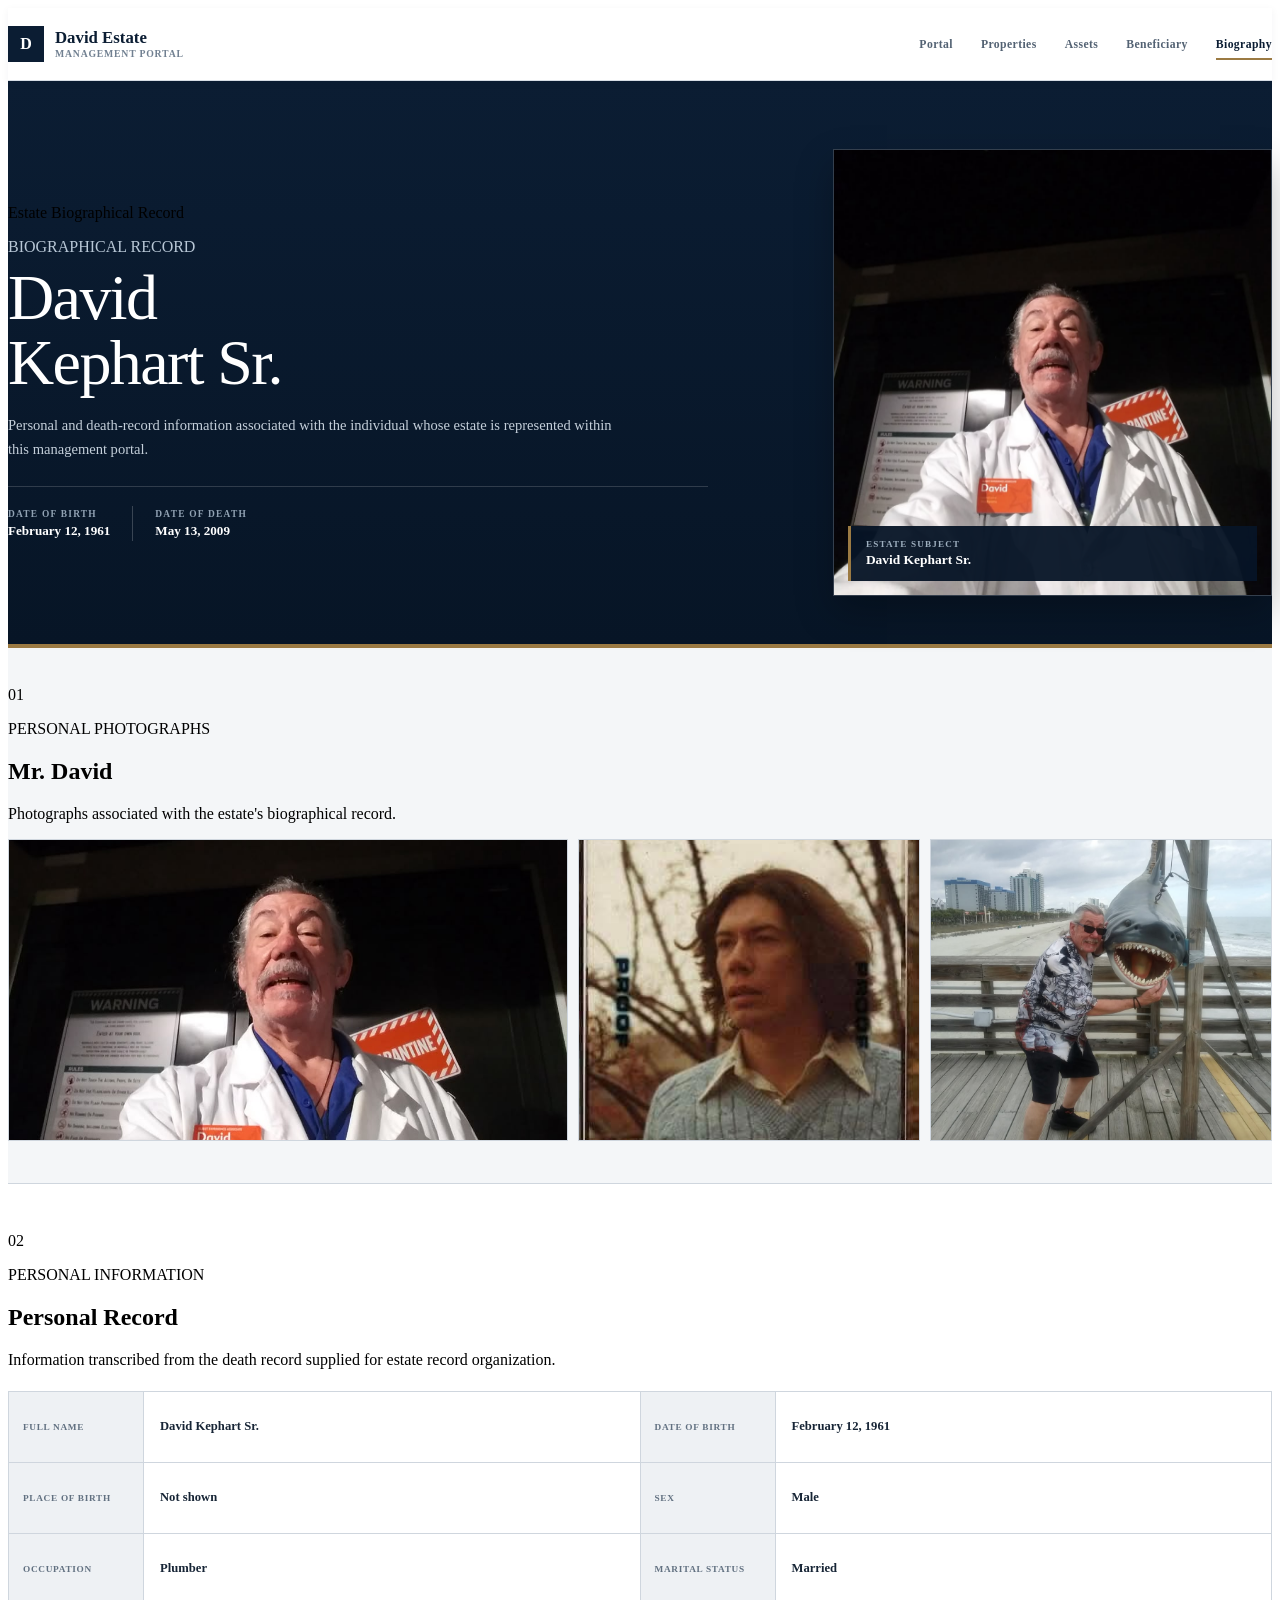
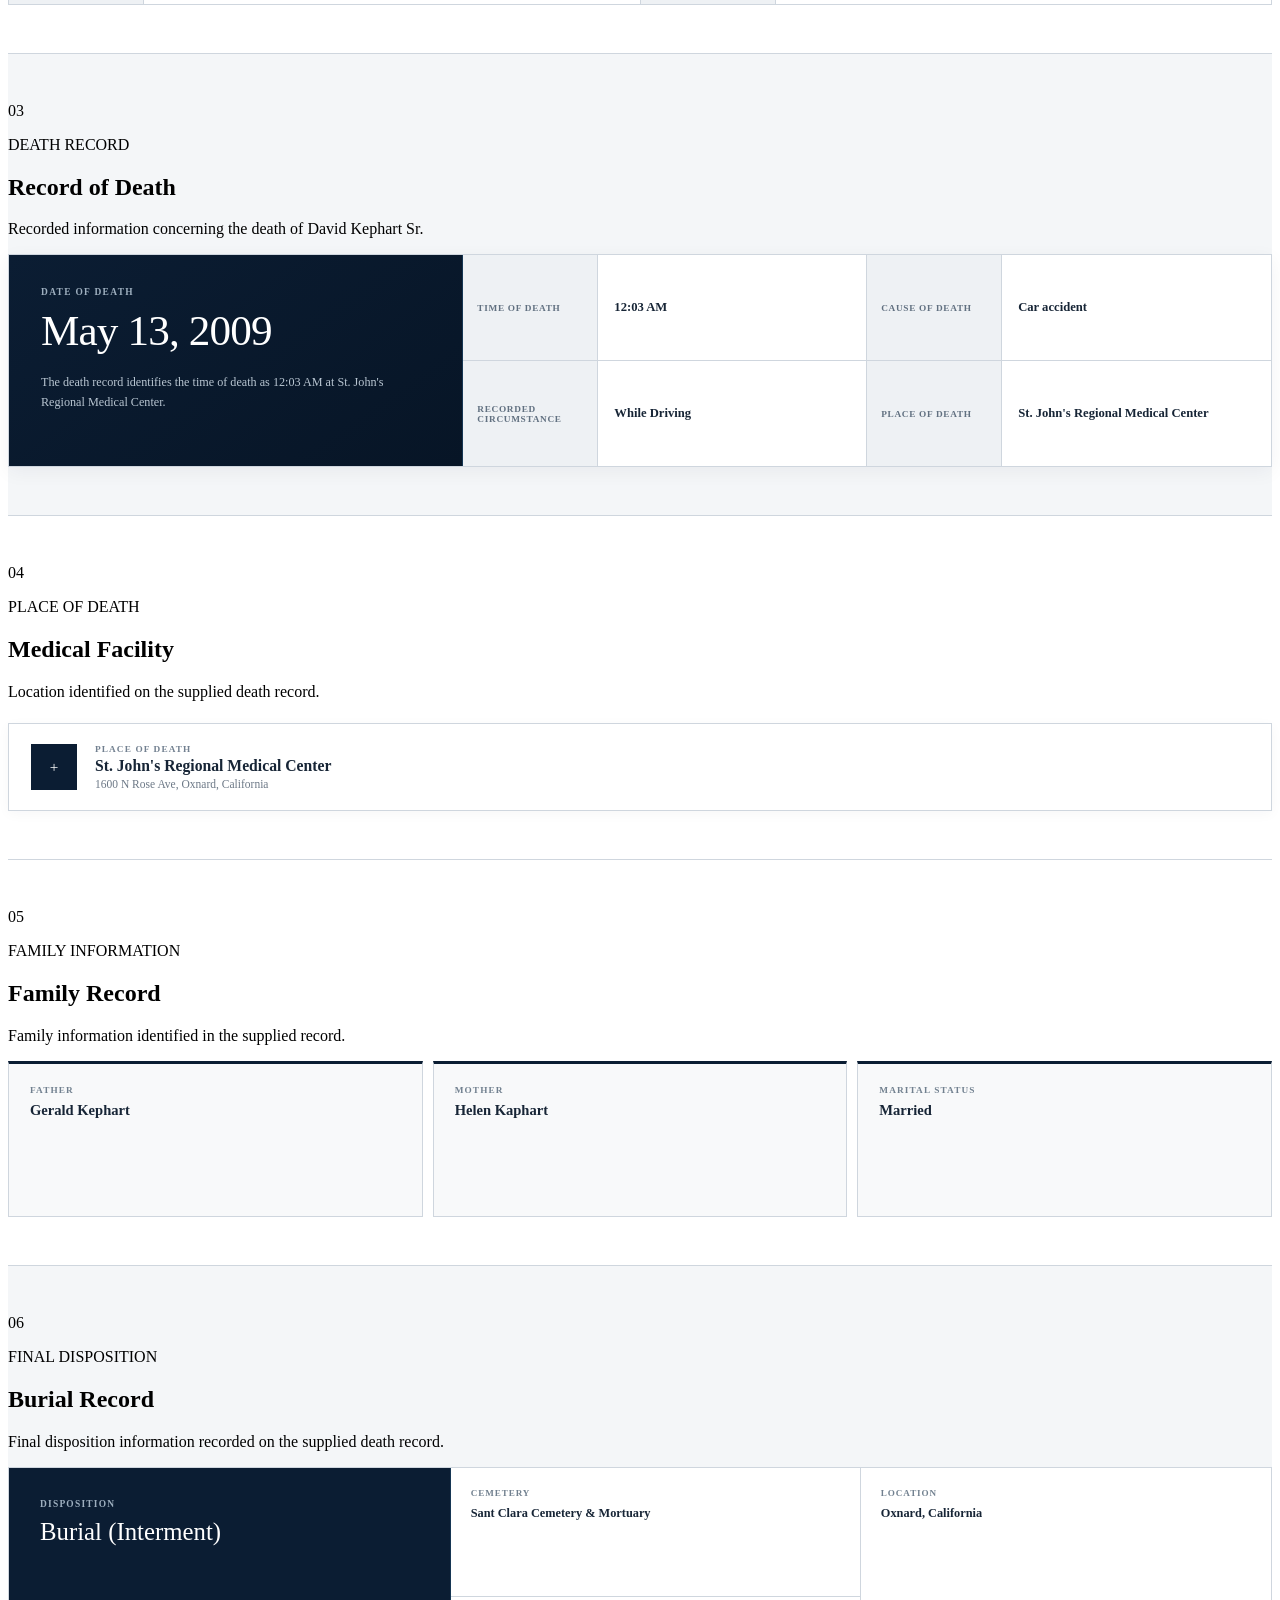
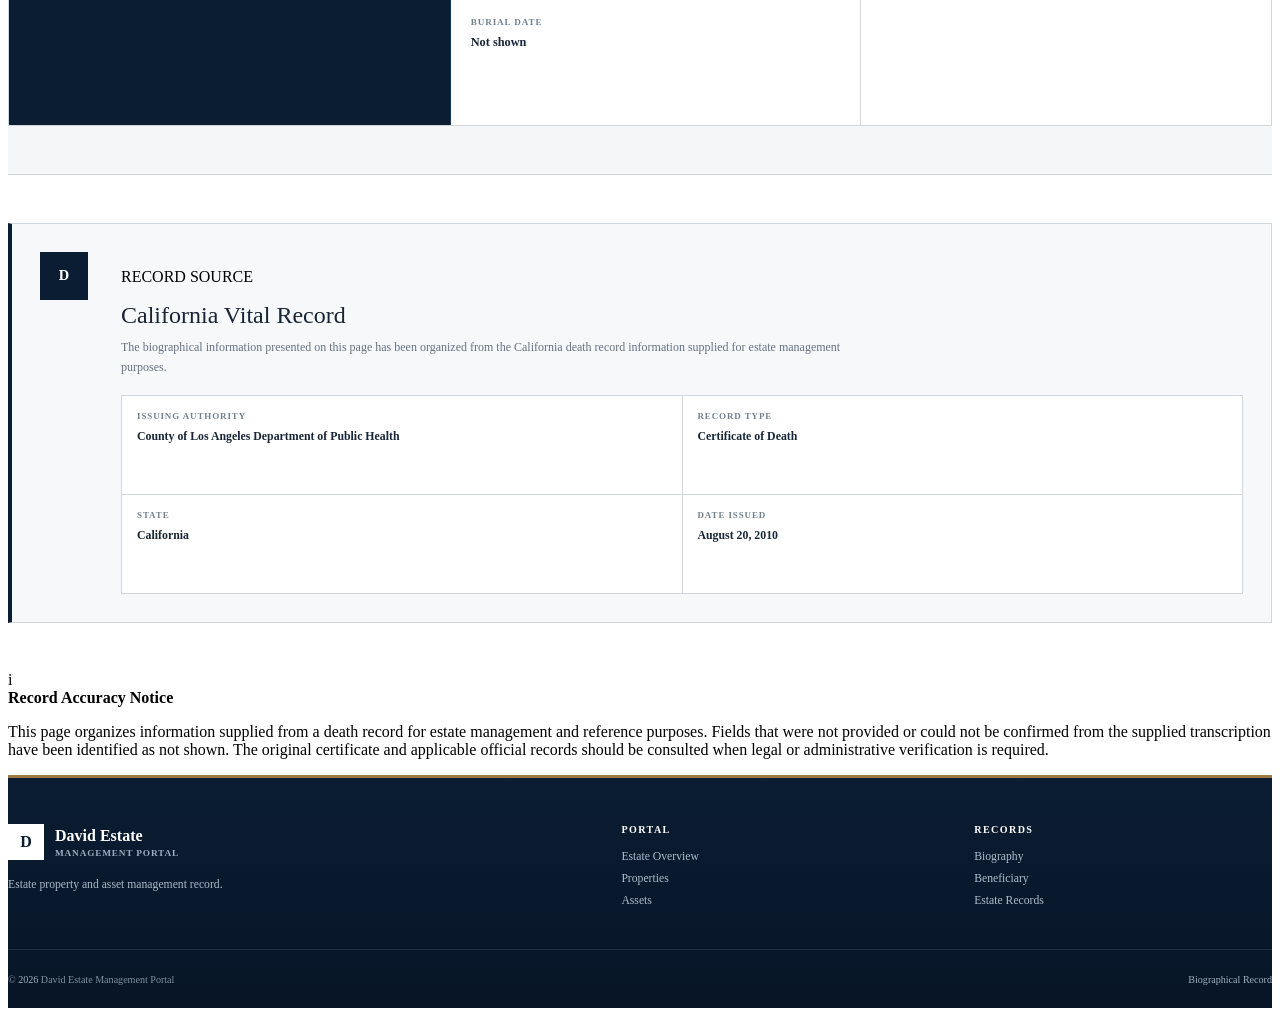
==== biography.html @ 5ae82aa2 "Add files via upload" ====
<!DOCTYPE html>

<html lang="en">
<head>
  <meta charset="UTF-8" />
  <meta name="viewport" content="width=device-width, initial-scale=1.0" />

  <title>Biography | David Estate Management Portal</title>

<meta
 name="description"
 content="Biographical and death record information for David Kephart Sr."
/>

  <link rel="stylesheet" href="biography.css" />
</head>

<body>

  <!-- HEADER -->

  <header class="site-header">
    <div class="container header-inner">


  <a href="index.html" class="brand">
    <span class="brand-mark">D</span>

    <span class="brand-text">
      <strong>David Estate</strong>
      <small>Management Portal</small>
    </span>
  </a>

  <nav class="main-nav" aria-label="Main navigation">
    <a href="index.html">Portal</a>
    <a href="index.html#properties">Properties</a>
    <a href="index.html#assets">Assets</a>
    <a href="index.html#beneficiary">Beneficiary</a>
    <a href="biography.html" class="active">Biography</a>
  </nav>

  <button
    class="mobile-menu-button"
    id="mobileMenuButton"
    type="button"
    aria-label="Open navigation menu"
    aria-expanded="false"
  >
    <span></span>
    <span></span>
    <span></span>
  </button>

</div>


  </header>

  <!-- MOBILE NAVIGATION -->

  <div class="mobile-nav" id="mobileNav">


<a href="index.html">Portal</a>

<a href="index.html#properties">
  Properties
</a>

<a href="index.html#assets">
  Assets
</a>

<a href="index.html#beneficiary">
  Beneficiary
</a>

<a href="biography.html">
  Biography
</a>


  </div>

  <main>


<!-- PAGE HERO -->
<section class="biography-hero">

  <div class="container biography-hero-grid">

    <div class="biography-intro">

      <span class="status-label">
        <span class="status-dot"></span>
        Estate Biographical Record
      </span>

      <p class="eyebrow">
        BIOGRAPHICAL RECORD
      </p>

      <h1>
        David<br />
        Kephart Sr.
      </h1>

      <p class="biography-lead">
        Personal and death-record information associated with
        the individual whose estate is represented within this
        management portal.
      </p>

      <div class="biography-dates">

        <div>
          <span>DATE OF BIRTH</span>
          <strong>February 12, 1961</strong>
        </div>

        <div class="date-divider"></div>

        <div>
          <span>DATE OF DEATH</span>
          <strong>May 13, 2009</strong>
        </div>

      </div>

    </div>


    <!-- PHOTO -->
    <div class="biography-portrait">

      <img
        src="assets/david-1.jpg"
        alt="Photograph of David Kephart Sr."
      />

      <div class="portrait-caption">
        <span>ESTATE SUBJECT</span>
        <strong>David Kephart Sr.</strong>
      </div>

    </div>

  </div>

</section>


<!-- PHOTOGRAPHS -->
<section class="section biography-photos">

  <div class="container">

    <div class="section-heading">

      <div>
        <span class="section-number">01</span>

        <p class="eyebrow">
          PERSONAL PHOTOGRAPHS
        </p>

        <h2>
          Mr. David
        </h2>
      </div>

      <p>
        Photographs associated with the estate's biographical
        record.
      </p>

    </div>


    <div class="biography-photo-grid">

      <div class="biography-photo-large">
        <img
          src="assets/david-1.jpg"
          alt="Photograph of David Kephart Sr."
          loading="lazy"
        />
      </div>

      <div class="biography-photo-small">
        <img
          src="assets/david-2.jpg"
          alt="Photograph of David Kephart Sr."
          loading="lazy"
        />
      </div>

      <div class="biography-photo-small">
        <img
          src="assets/david-3.jpg"
          alt="Photograph of David Kephart Sr."
          loading="lazy"
        />
      </div>

    </div>

  </div>

</section>


<!-- PERSONAL INFORMATION -->
<section class="section record-section">

  <div class="container">

    <div class="section-heading">

      <div>
        <span class="section-number">02</span>

        <p class="eyebrow">
          PERSONAL INFORMATION
        </p>

        <h2>
          Personal Record
        </h2>
      </div>

      <p>
        Information transcribed from the death record supplied
        for estate record organization.
      </p>

    </div>


    <div class="record-grid">

      <div class="record-item">
        <span>Full Name</span>
        <strong>David Kephart Sr.</strong>
      </div>

      <div class="record-item">
        <span>Date of Birth</span>
        <strong>February 12, 1961</strong>
      </div>

      <div class="record-item">
        <span>Place of Birth</span>
        <strong>Not shown</strong>
      </div>

      <div class="record-item">
        <span>Sex</span>
        <strong>Male</strong>
      </div>

      <div class="record-item">
        <span>Occupation</span>
        <strong>Plumber</strong>
      </div>

      <div class="record-item">
        <span>Marital Status</span>
        <strong>Married</strong>
      </div>

    </div>

  </div>

</section>


<!-- DEATH RECORD -->
<section class="section death-record-section">

  <div class="container">

    <div class="section-heading">

      <div>
        <span class="section-number">03</span>

        <p class="eyebrow">
          DEATH RECORD
        </p>

        <h2>
          Record of Death
        </h2>
      </div>

      <p>
        Recorded information concerning the death of David
        Kephart Sr.
      </p>

    </div>


    <div class="death-record-panel">

      <div class="death-record-main">

        <span class="record-label">
          DATE OF DEATH
        </span>

        <strong class="death-date">
          May 13, 2009
        </strong>

        <p>
          The death record identifies the time of death as
          12:03 AM at St. John's Regional Medical Center.
        </p>

      </div>


      <div class="death-record-details">

        <div class="record-item">
          <span>Time of Death</span>
          <strong>12:03 AM</strong>
        </div>

        <div class="record-item">
          <span>Cause of Death</span>
          <strong>Car accident</strong>
        </div>

        <div class="record-item">
          <span>Recorded Circumstance</span>
          <strong>While Driving</strong>
        </div>

        <div class="record-item">
          <span>Place of Death</span>
          <strong>St. John's Regional Medical Center</strong>
        </div>

      </div>

    </div>

  </div>

</section>


<!-- PLACE OF DEATH -->
<section class="section record-section">

  <div class="container">

    <div class="section-heading">

      <div>
        <span class="section-number">04</span>

        <p class="eyebrow">
          PLACE OF DEATH
        </p>

        <h2>
          Medical Facility
        </h2>

      </div>

      <p>
        Location identified on the supplied death record.
      </p>

    </div>


    <div class="location-record">

      <div class="location-icon">
        +
      </div>

      <div>

        <span>
          PLACE OF DEATH
        </span>

        <h3>
          St. John's Regional Medical Center
        </h3>

        <p>
          1600 N Rose Ave, Oxnard, California
        </p>

      </div>

    </div>

  </div>

</section>


<!-- FAMILY -->
<section class="section family-section">

  <div class="container">

    <div class="section-heading">

      <div>
        <span class="section-number">05</span>

        <p class="eyebrow">
          FAMILY INFORMATION
        </p>

        <h2>
          Family Record
        </h2>
      </div>

      <p>
        Family information identified in the supplied record.
      </p>

    </div>


    <div class="family-grid">

      <div class="family-card">

        <span>
          FATHER
        </span>

        <h3>
          Gerald Kephart
        </h3>

      </div>


      <div class="family-card">

        <span>
          MOTHER
        </span>

        <h3>
          Helen Kaphart
        </h3>

      </div>


      <div class="family-card">

        <span>
          MARITAL STATUS
        </span>

        <h3>
          Married
        </h3>

      </div>

    </div>

  </div>

</section>


<!-- BURIAL -->
<section class="section burial-section">

  <div class="container">

    <div class="section-heading">

      <div>
        <span class="section-number">06</span>

        <p class="eyebrow">
          FINAL DISPOSITION
        </p>

        <h2>
          Burial Record
        </h2>

      </div>

      <p>
        Final disposition information recorded on the supplied
        death record.
      </p>

    </div>


    <div class="burial-panel">

      <div class="burial-main">

        <span>
          DISPOSITION
        </span>

        <h3>
          Burial (Interment)
        </h3>

      </div>


      <div class="burial-details">

        <div>
          <span>Cemetery</span>
          <strong>Sant Clara Cemetery &amp; Mortuary</strong>
        </div>

        <div>
          <span>Location</span>
          <strong>Oxnard, California</strong>
        </div>

        <div>
          <span>Burial Date</span>
          <strong>Not shown</strong>
        </div>

      </div>

    </div>

  </div>

</section>


<!-- RECORD SOURCE -->
<section class="section source-section">

  <div class="container">

    <div class="source-panel">

      <div class="source-icon">
        D
      </div>

      <div>

        <p class="eyebrow">
          RECORD SOURCE
        </p>

        <h2>
          California Vital Record
        </h2>

        <p>
          The biographical information presented on this page
          has been organized from the California death record
          information supplied for estate management purposes.
        </p>

        <div class="source-details">

          <div>
            <span>Issuing Authority</span>
            <strong>
              County of Los Angeles Department of Public Health
            </strong>
          </div>

          <div>
            <span>Record Type</span>
            <strong>
              Certificate of Death
            </strong>
          </div>

          <div>
            <span>State</span>
            <strong>
              California
            </strong>
          </div>

          <div>
            <span>Date Issued</span>
            <strong>
              August 20, 2010
            </strong>
          </div>

        </div>

      </div>

    </div>

  </div>

</section>


<!-- NOTICE -->
<section class="notice-section">

  <div class="container">

    <div class="notice">

      <div class="notice-icon">
        i
      </div>

      <div>

        <strong>
          Record Accuracy Notice
        </strong>

        <p>
          This page organizes information supplied from a death
          record for estate management and reference purposes.
          Fields that were not provided or could not be confirmed
          from the supplied transcription have been identified as
          not shown. The original certificate and applicable
          official records should be consulted when legal or
          administrative verification is required.
        </p>

      </div>

    </div>

  </div>

</section>


  </main>

  <!-- FOOTER -->

  <footer class="site-footer">


<div class="container footer-grid">

  <div>

    <div class="footer-brand">

      <span class="brand-mark">
        D
      </span>

      <div>
        <strong>
          David Estate
        </strong>

        <small>
          Management Portal
        </small>
      </div>

    </div>

    <p>
      Estate property and asset management record.
    </p>

  </div>


  <div class="footer-column">

    <span class="footer-title">
      Portal
    </span>

    <a href="index.html">
      Estate Overview
    </a>

    <a href="index.html#properties">
      Properties
    </a>

    <a href="index.html#assets">
      Assets
    </a>

  </div>


  <div class="footer-column">

    <span class="footer-title">
      Records
    </span>

    <a href="biography.html">
      Biography
    </a>

    <a href="index.html#beneficiary">
      Beneficiary
    </a>

    <a href="index.html#records">
      Estate Records
    </a>

  </div>

</div>


<div class="container footer-bottom">

  <span>
    © <span id="currentYear"></span>
    David Estate Management Portal
  </span>

  <span>
    Biographical Record
  </span>

</div>


  </footer>

  <script src="script.js"></script>

</body>
</html>
---- biography.css ----
/* =========================================================
   DAVID ESTATE MANAGEMENT PORTAL
   BIOGRAPHY PAGE
   Classic Navy Estate Record Design
========================================================= */

:root {
  --bio-navy: #0b1d33;
  --bio-navy-dark: #071526;
  --bio-navy-mid: #163653;
  --bio-blue: #274d70;

  --bio-paper: #f4f6f8;
  --bio-white: #ffffff;
  --bio-soft: #e9edf1;

  --bio-border: #cfd6de;
  --bio-border-dark: #b9c3cd;

  --bio-text: #172536;
  --bio-muted: #667383;
  --bio-light-text: #aebbc8;

  --bio-brass: #9b7a43;
}


/* =========================================================
   BIOGRAPHY HERO
========================================================= */

.biography-hero {
  padding: 68px 0 48px;

  background:
    linear-gradient(
      180deg,
      var(--bio-navy) 0%,
      var(--bio-navy-dark) 100%
    );

  border-bottom: 4px solid var(--bio-brass);
}

.biography-hero-grid {
  display: grid;

  grid-template-columns:
    minmax(0, 1.15fr)
    minmax(330px, 0.65fr);

  gap: 48px;

  align-items: center;
}

.biography-intro {
  max-width: 700px;
}

.biography-intro .eyebrow {
  margin-bottom: 9px;
  color: #b8c7d6;
}

.biography-intro h1 {
  margin: 5px 0 17px;

  color: #ffffff;

  font-family:
    Georgia,
    "Times New Roman",
    serif;

  font-size: clamp(2.8rem, 5vw, 4.5rem);
  font-weight: 500;
  line-height: 1.03;

  letter-spacing: -0.025em;
}

.biography-lead {
  max-width: 620px;

  margin: 0;

  color: #c4cfda;

  font-size: 0.91rem;
  line-height: 1.65;
}


/* =========================================================
   DATES
========================================================= */

.biography-dates {
  display: flex;

  align-items: center;

  gap: 22px;

  margin-top: 25px;
  padding-top: 19px;

  border-top: 1px solid rgba(255, 255, 255, 0.16);
}

.biography-dates div:not(.date-divider) {
  display: flex;

  flex-direction: column;

  gap: 4px;
}

.biography-dates span {
  color: #91a2b3;

  font-size: 0.59rem;
  font-weight: 700;

  letter-spacing: 0.13em;

  text-transform: uppercase;
}

.biography-dates strong {
  color: #ffffff;

  font-size: 0.82rem;
  font-weight: 600;
}

.date-divider {
  width: 1px;
  height: 35px;

  background: rgba(255, 255, 255, 0.2);
}


/* =========================================================
   PORTRAIT
========================================================= */

.biography-portrait {
  position: relative;

  overflow: hidden;

  background: var(--bio-navy-dark);

  border: 1px solid rgba(255, 255, 255, 0.18);

  box-shadow:
    0 16px 35px rgba(0, 0, 0, 0.25);
}

.biography-portrait img {
  width: 100%;
  height: 445px;

  display: block;

  object-fit: cover;

  filter: saturate(0.9);
}

.portrait-caption {
  position: absolute;

  left: 14px;
  right: 14px;
  bottom: 14px;

  display: flex;

  flex-direction: column;

  gap: 3px;

  padding: 13px 15px;

  background: rgba(7, 21, 38, 0.95);

  border-left: 3px solid var(--bio-brass);

  color: #ffffff;
}

.portrait-caption span {
  color: #9eafbf;

  font-size: 0.57rem;
  font-weight: 700;

  letter-spacing: 0.13em;

  text-transform: uppercase;
}

.portrait-caption strong {
  color: #ffffff;

  font-size: 0.84rem;
  font-weight: 600;
}


/* =========================================================
   BIOGRAPHY PHOTOS
========================================================= */

.biography-photos {
  padding: 38px 0 42px;

  background: var(--bio-paper);

  border-bottom: 1px solid var(--bio-border);
}

.biography-photo-grid {
  display: grid;

  grid-template-columns:
    1.35fr
    0.825fr
    0.825fr;

  gap: 10px;
}

.biography-photo-grid > div {
  height: 300px;

  overflow: hidden;

  background: #dfe4e9;

  border: 1px solid var(--bio-border);
}

.biography-photo-grid img {
  width: 100%;
  height: 100%;

  display: block;

  object-fit: cover;

  transition: transform 0.3s ease;
}

.biography-photo-grid img:hover {
  transform: scale(1.015);
}


/* =========================================================
   SHARED RECORD SECTION
========================================================= */

.record-section {
  padding: 48px 0;

  background: var(--bio-white);

  border-bottom: 1px solid var(--bio-border);
}

.record-section .section-heading {
  margin-bottom: 22px;
}


/* =========================================================
   PERSONAL INFORMATION RECORD
========================================================= */

.record-grid {
  display: grid;

  grid-template-columns:
    repeat(2, 1fr);

  background: var(--bio-white);

  border-top: 1px solid var(--bio-border);
  border-left: 1px solid var(--bio-border);
}

.record-item {
  min-height: 70px;

  display: grid;

  grid-template-columns: 135px 1fr;

  background: var(--bio-white);

  border-right: 1px solid var(--bio-border);
  border-bottom: 1px solid var(--bio-border);
}

.record-item span {
  display: flex;

  align-items: center;

  padding: 11px 14px;

  background: #eef1f4;

  color: #617080;

  font-size: 0.58rem;
  font-weight: 700;

  letter-spacing: 0.075em;

  text-transform: uppercase;

  border-right: 1px solid var(--bio-border);
}

.record-item strong {
  display: flex;

  align-items: center;

  padding: 11px 16px;

  color: var(--bio-text);

  font-size: 0.79rem;
  font-weight: 600;

  line-height: 1.4;
}


/* =========================================================
   DEATH RECORD
========================================================= */

.death-record-section {
  padding: 48px 0;

  background: var(--bio-paper);

  border-bottom: 1px solid var(--bio-border);
}

.death-record-panel {
  display: grid;

  grid-template-columns:
    minmax(275px, 0.72fr)
    minmax(0, 1.28fr);

  background: var(--bio-white);

  border: 1px solid var(--bio-border);

  box-shadow:
    0 5px 18px rgba(11, 29, 51, 0.05);
}


/* =========================================================
   DEATH RECORD — LEFT
========================================================= */

.death-record-main {
  padding: 32px;

  background:
    linear-gradient(
      145deg,
      var(--bio-navy) 0%,
      var(--bio-navy-dark) 100%
    );

  color: #ffffff;

  border-right: 1px solid var(--bio-navy-mid);
}

.death-record-main .record-label {
  display: block;

  margin-bottom: 11px;

  color: #9eafbf;

  font-size: 0.59rem;
  font-weight: 700;

  letter-spacing: 0.14em;

  text-transform: uppercase;
}

.death-date {
  display: block;

  margin-bottom: 17px;

  color: #ffffff;

  font-family:
    Georgia,
    "Times New Roman",
    serif;

  font-size: clamp(1.9rem, 3.5vw, 2.7rem);

  font-weight: 500;

  line-height: 1.08;

  letter-spacing: -0.02em;
}

.death-record-main p {
  max-width: 390px;

  margin: 0;

  color: #b9c6d2;

  font-size: 0.76rem;

  line-height: 1.65;
}


/* =========================================================
   DEATH RECORD — RIGHT
========================================================= */

.death-record-details {
  display: grid;

  grid-template-columns:
    repeat(2, 1fr);
}

.death-record-details .record-item {
  min-height: 105px;

  border-right: 1px solid var(--bio-border);
  border-bottom: 1px solid var(--bio-border);
}

.death-record-details .record-item:nth-child(2n) {
  border-right: 0;
}

.death-record-details .record-item:nth-last-child(-n + 2) {
  border-bottom: 0;
}


/* =========================================================
   PLACE OF DEATH
========================================================= */

.location-record {
  display: flex;

  align-items: center;

  gap: 18px;

  margin-top: 14px;

  padding: 20px 22px;

  background: var(--bio-white);

  border: 1px solid var(--bio-border);

  box-shadow:
    0 3px 12px rgba(11, 29, 51, 0.035);
}

.location-icon {
  width: 44px;
  height: 44px;

  flex: 0 0 44px;

  display: grid;

  place-items: center;

  background: var(--bio-navy);

  border: 1px solid var(--bio-navy);

  color: #ffffff;

  font-size: 0.95rem;
}

.location-record > div:last-child {
  display: flex;

  flex-direction: column;

  gap: 3px;
}

.location-record span {
  color: #728090;

  font-size: 0.58rem;
  font-weight: 700;

  letter-spacing: 0.12em;

  text-transform: uppercase;
}

.location-record h3 {
  margin: 0;

  color: var(--bio-text);

  font-size: 0.98rem;
  font-weight: 700;
}

.location-record p {
  margin: 0;

  color: #6c7886;

  font-size: 0.72rem;
}


/* =========================================================
   FAMILY SECTION
========================================================= */

.family-section {
  padding: 48px 0;

  background: var(--bio-white);

  border-bottom: 1px solid var(--bio-border);
}

.family-grid {
  display: grid;

  grid-template-columns:
    repeat(3, 1fr);

  gap: 10px;
}

.family-card {
  min-height: 110px;

  padding: 21px;

  background: #f8f9fa;

  border: 1px solid var(--bio-border);

  border-top: 3px solid var(--bio-navy);
}

.family-card span {
  display: block;

  margin-bottom: 7px;

  color: #71808f;

  font-size: 0.58rem;
  font-weight: 700;

  letter-spacing: 0.12em;

  text-transform: uppercase;
}

.family-card h3 {
  margin: 0;

  color: var(--bio-text);

  font-size: 0.91rem;
  font-weight: 700;
}


/* =========================================================
   BURIAL / DISPOSITION
========================================================= */

.burial-section {
  padding: 48px 0;

  background: var(--bio-paper);

  border-bottom: 1px solid var(--bio-border);
}

.burial-panel {
  display: grid;

  grid-template-columns:
    minmax(250px, 0.7fr)
    minmax(0, 1.3fr);

  background: var(--bio-white);

  border: 1px solid var(--bio-border);
}

.burial-main {
  padding: 31px;

  background: var(--bio-navy);

  border-right: 1px solid var(--bio-navy-mid);
}

.burial-main span {
  display: block;

  margin-bottom: 8px;

  color: #9eafbf;

  font-size: 0.59rem;
  font-weight: 700;

  letter-spacing: 0.13em;

  text-transform: uppercase;
}

.burial-main h3 {
  margin: 0;

  color: #ffffff;

  font-family:
    Georgia,
    "Times New Roman",
    serif;

  font-size: 1.55rem;

  font-weight: 500;

  line-height: 1.2;
}

.burial-details {
  display: grid;

  grid-template-columns:
    repeat(2, 1fr);
}

.burial-details > div {
  min-height: 88px;

  padding: 20px;

  border-bottom: 1px solid var(--bio-border);
}

.burial-details > div:nth-child(odd) {
  border-right: 1px solid var(--bio-border);
}

.burial-details > div:nth-last-child(-n + 2) {
  border-bottom: 0;
}

.burial-details span {
  display: block;

  margin-bottom: 5px;

  color: #71808f;

  font-size: 0.57rem;
  font-weight: 700;

  letter-spacing: 0.1em;

  text-transform: uppercase;
}

.burial-details strong {
  color: var(--bio-text);

  font-size: 0.77rem;
  font-weight: 600;

  line-height: 1.45;
}


/* =========================================================
   RECORD SOURCE
========================================================= */

.source-section {
  padding: 48px 0;

  background: var(--bio-white);
}

.source-panel {
  display: grid;

  grid-template-columns: 60px 1fr;

  gap: 21px;

  padding: 28px;

  background: #f7f8fa;

  border: 1px solid var(--bio-border);

  border-left: 4px solid var(--bio-navy);
}

.source-icon {
  width: 48px;
  height: 48px;

  display: grid;

  place-items: center;

  background: var(--bio-navy);

  color: #ffffff;

  font-size: 0.9rem;
  font-weight: 700;
}

.source-panel h2 {
  margin: 3px 0 9px;

  color: var(--bio-text);

  font-family:
    Georgia,
    "Times New Roman",
    serif;

  font-size: 1.5rem;

  font-weight: 500;
}

.source-panel > div:last-child > p:not(.eyebrow) {
  max-width: 760px;

  margin: 0 0 18px;

  color: #647282;

  font-size: 0.75rem;

  line-height: 1.65;
}

.source-details {
  display: grid;

  grid-template-columns:
    repeat(2, 1fr);

  border-top: 1px solid var(--bio-border);
  border-left: 1px solid var(--bio-border);
}

.source-details > div {
  min-height: 68px;

  padding: 15px;

  background: var(--bio-white);

  border-right: 1px solid var(--bio-border);
  border-bottom: 1px solid var(--bio-border);
}

.source-details span {
  display: block;

  margin-bottom: 5px;

  color: #71808f;

  font-size: 0.56rem;
  font-weight: 700;

  letter-spacing: 0.1em;

  text-transform: uppercase;
}

.source-details strong {
  color: var(--bio-text);

  font-size: 0.74rem;
  font-weight: 600;

  line-height: 1.4;
}


/* =========================================================
   ACTIVE BIOGRAPHY NAVIGATION
========================================================= */

.main-nav a.active {
  color: var(--bio-navy);
}

.main-nav a.active::after {
  width: 100%;
}


/* =========================================================
   SITE HEADER / NAVIGATION
========================================================= */

.site-header {
  position: sticky;

  top: 0;

  z-index: 1000;

  width: 100%;

  background: #ffffff;

  border-bottom: 1px solid #d7dee6;

  box-shadow:
    0 2px 8px rgba(11, 29, 51, 0.05);
}

.site-header .container {
  min-height: 72px;

  display: flex;

  align-items: center;

  justify-content: space-between;
}

.header-inner {
  min-height: 72px;
}


/* =========================================================
   NAVIGATION BRAND
========================================================= */

.brand {
  display: flex;

  align-items: center;

  gap: 11px;

  color: #0b1d33;

  text-decoration: none;
}

.brand-mark {
  width: 36px;
  height: 36px;

  display: grid;

  place-items: center;

  flex-shrink: 0;

  background: #0b1d33;

  color: #ffffff;

  font-family:
    Georgia,
    "Times New Roman",
    serif;

  font-size: 1rem;

  font-weight: 700;
}

.brand-text {
  display: flex;

  flex-direction: column;

  gap: 2px;
}

.brand-text strong {
  color: #0b1d33;

  font-family:
    Georgia,
    "Times New Roman",
    serif;

  font-size: 1.05rem;

  font-weight: 600;

  line-height: 1;
}

.brand-text small {
  color: #718091;

  font-size: 0.61rem;

  font-weight: 600;

  letter-spacing: 0.08em;

  line-height: 1;

  text-transform: uppercase;
}


/* =========================================================
   DESKTOP NAVIGATION
========================================================= */

.main-nav {
  display: flex;

  align-items: center;

  gap: 28px;
}

.main-nav a {
  position: relative;

  display: inline-flex;

  align-items: center;

  padding: 27px 0;

  color: #536273;

  font-size: 0.73rem;

  font-weight: 600;

  letter-spacing: 0.035em;

  text-decoration: none;

  transition: color 180ms ease;
}

.main-nav a::after {
  content: "";

  position: absolute;

  left: 0;

  bottom: 18px;

  width: 0;

  height: 2px;

  background: #9b7a43;

  transition: width 180ms ease;
}

.main-nav a:hover {
  color: #0b1d33;
}

.main-nav a:hover::after {
  width: 100%;
}

.main-nav a.active {
  color: #0b1d33;
}

.main-nav a.active::after {
  width: 100%;

  background: #9b7a43;
}


/* =========================================================
   MOBILE MENU BUTTON
========================================================= */

.mobile-menu-button {
  width: 42px;
  height: 42px;

  display: none;

  align-items: center;
  justify-content: center;

  flex-direction: column;

  padding: 0;

  background: #ffffff;

  border: 1px solid #d1d9e1;

  color: #0b1d33;

  cursor: pointer;

  transition:
    background 180ms ease,
    border-color 180ms ease;
}

.mobile-menu-button:hover {
  background: #f3f6f8;

  border-color: #b9c4cf;
}

.mobile-menu-button span {
  display: block;

  width: 17px;

  height: 2px;

  margin: 2.5px 0;

  background: #0b1d33;

  transition:
    transform 180ms ease,
    opacity 180ms ease;
}


/* =========================================================
   MOBILE DROPDOWN
========================================================= */

.mobile-nav {
  position: fixed;

  top: 66px;

  left: 0;
  right: 0;

  z-index: 999;

  display: none;

  width: 100%;

  background: #ffffff;

  border-top: 1px solid #d7dee6;

  border-bottom: 1px solid #cfd7df;

  box-shadow:
    0 10px 24px rgba(11, 29, 51, 0.14);
}

.mobile-nav.active {
  display: block;
}

.mobile-nav a {
  display: block;

  padding: 16px 22px;

  color: #425466;

  font-size: 0.78rem;

  font-weight: 600;

  letter-spacing: 0.02em;

  text-decoration: none;

  background: #ffffff;

  border-bottom: 1px solid #e3e8ed;

  transition:
    background 180ms ease,
    color 180ms ease,
    padding-left 180ms ease;
}

.mobile-nav a:last-child {
  border-bottom: 0;
}

.mobile-nav a:hover {
  color: #0b1d33;

  background: #f4f6f8;

  padding-left: 27px;
}

.mobile-nav a.active {
  color: #0b1d33;

  background: #eef2f5;

  border-left: 3px solid #9b7a43;
}


/* =========================================================
   FOOTER
========================================================= */

.site-footer {
  margin-top: 0;

  background:
    linear-gradient(
      180deg,
      #0b1d33 0%,
      #071526 100%
    );

  color: #ffffff;

  border-top: 3px solid #9b7a43;
}


/* =========================================================
   FOOTER GRID
========================================================= */

.site-footer .footer-grid {
  display: grid;

  grid-template-columns:
    1.5fr
    0.8fr
    0.8fr;

  gap: 55px;

  padding-top: 46px;

  padding-bottom: 42px;
}


/* =========================================================
   FOOTER BRAND
========================================================= */

.site-footer .footer-brand {
  display: flex;

  align-items: center;

  gap: 11px;

  margin-bottom: 15px;
}

.site-footer .footer-brand .brand-mark {
  background: #ffffff;

  color: #0b1d33;
}

.site-footer .footer-brand strong {
  display: block;

  color: #ffffff;

  font-family:
    Georgia,
    "Times New Roman",
    serif;

  font-size: 1rem;

  font-weight: 600;

  line-height: 1.1;
}

.site-footer .footer-brand small {
  display: block;

  margin-top: 4px;

  color: #9eafbf;

  font-size: 0.58rem;

  font-weight: 600;

  letter-spacing: 0.09em;

  text-transform: uppercase;
}


/* =========================================================
   FOOTER DESCRIPTION
========================================================= */

.site-footer .footer-grid > div:first-child > p {
  max-width: 340px;

  margin: 0;

  color: #aab9c8;

  font-size: 0.73rem;

  line-height: 1.7;
}


/* =========================================================
   FOOTER COLUMNS
========================================================= */

.site-footer .footer-column {
  display: flex;

  flex-direction: column;

  gap: 9px;
}

.site-footer .footer-title {
  margin-bottom: 6px;

  color: #ffffff;

  font-size: 0.63rem;

  font-weight: 700;

  letter-spacing: 0.14em;

  text-transform: uppercase;
}

.site-footer .footer-column a {
  display: inline-block;

  width: fit-content;

  color: #aebdcb;

  font-size: 0.73rem;

  text-decoration: none;

  transition:
    color 180ms ease,
    transform 180ms ease;
}

.site-footer .footer-column a:hover {
  color: #ffffff;

  transform: translateX(3px);
}


/* =========================================================
   FOOTER BOTTOM
========================================================= */

.site-footer .footer-bottom {
  min-height: 58px;

  display: flex;

  align-items: center;

  justify-content: space-between;

  gap: 20px;

  border-top: 1px solid rgba(255, 255, 255, 0.10);

  color: #7f90a1;

  font-size: 0.63rem;
}

.site-footer .footer-bottom span {
  line-height: 1.5;
}

.site-footer .footer-bottom span:last-child {
  color: #9eafbf;
}


/* =========================================================
   TABLET
========================================================= */

@media (max-width: 1000px) {

  .biography-hero {
    padding: 55px 0 42px;
  }

  .biography-hero-grid {
    grid-template-columns: 1fr;

    gap: 32px;
  }

  .biography-intro {
    max-width: 760px;
  }

  .biography-portrait {
    max-width: 600px;
  }

  .biography-portrait img {
    height: 420px;
  }

  .biography-photo-grid {
    grid-template-columns: 1fr 1fr;
  }

  .biography-photo-grid > div {
    height: 260px;
  }

  .biography-photo-large {
    grid-column: 1 / -1;
  }

  .death-record-panel {
    grid-template-columns: 1fr;
  }

  .death-record-main {
    border-right: 0;

    border-bottom: 1px solid var(--bio-navy-mid);
  }

  .family-grid {
    grid-template-columns: repeat(2, 1fr);
  }

  .burial-panel {
    grid-template-columns: 1fr;
  }

  .burial-main {
    border-right: 0;

    border-bottom: 1px solid var(--bio-navy-mid);
  }
}


/* =========================================================
   RESPONSIVE NAVIGATION
========================================================= */

@media (max-width: 900px) {

  .site-header .container,
  .header-inner {
    min-height: 66px;
  }

  .main-nav {
    display: none;
  }

  .mobile-menu-button {
    display: flex;
  }

  .mobile-nav {
    top: 66px;
  }
}


/* =========================================================
   TABLET FOOTER
========================================================= */

@media (max-width: 800px) {

  .site-footer .footer-grid {
    grid-template-columns: 1fr 1fr;

    gap: 35px;

    padding-top: 40px;

    padding-bottom: 35px;
  }

  .site-footer .footer-grid > div:first-child {
    grid-column: 1 / -1;
  }

  .site-footer .footer-bottom {
    min-height: auto;

    padding-top: 16px;

    padding-bottom: 16px;

    align-items: flex-start;

    flex-direction: column;

    gap: 7px;
  }
}


/* =========================================================
   MOBILE
========================================================= */

@media (max-width: 650px) {

  .biography-hero {
    padding: 45px 0 34px;
  }

  .biography-intro h1 {
    font-size: 2.7rem;

    line-height: 1.04;
  }

  .biography-lead {
    font-size: 0.84rem;

    line-height: 1.6;
  }

  .biography-dates {
    gap: 15px;

    margin-top: 21px;

    padding-top: 16px;
  }

  .biography-dates strong {
    font-size: 0.76rem;
  }

  .biography-portrait img {
    height: 360px;
  }

  .portrait-caption {
    left: 10px;
    right: 10px;
    bottom: 10px;
  }


  /* PHOTOS */

  .biography-photos {
    padding: 25px 0 30px;
  }

  .biography-photo-grid {
    grid-template-columns: 1fr;

    gap: 8px;
  }

  .biography-photo-grid > div,
  .biography-photo-large {
    grid-column: auto;

    height: 285px;
  }


  /* SECTIONS */

  .record-section,
  .death-record-section,
  .family-section,
  .burial-section,
  .source-section {
    padding: 35px 0;
  }


  /* RECORD */

  .record-grid {
    grid-template-columns: 1fr;
  }

  .record-item {
    display: block;

    min-height: auto;
  }

  .record-item span {
    display: block;

    padding: 8px 12px;

    border-right: 0;

    border-bottom: 1px solid var(--bio-border);
  }

  .record-item strong {
    display: block;

    padding: 11px 13px;
  }


  /* DEATH */

  .death-record-main {
    padding: 27px 22px;
  }

  .death-date {
    font-size: 2.05rem;
  }

  .death-record-details {
    grid-template-columns: 1fr;
  }

  .death-record-details .record-item {
    border-right: 0;

    border-bottom: 1px solid var(--bio-border);
  }

  .death-record-details .record-item:last-child {
    border-bottom: 0;
  }


  /* LOCATION */

  .location-record {
    align-items: flex-start;

    gap: 13px;

    padding: 17px;
  }

  .location-icon {
    width: 40px;
    height: 40px;

    flex-basis: 40px;
  }

  .location-record h3 {
    font-size: 0.91rem;
  }


  /* FAMILY */

  .family-grid {
    grid-template-columns: 1fr;
  }

  .family-card {
    min-height: auto;

    padding: 19px;
  }


  /* BURIAL */

  .burial-details {
    grid-template-columns: 1fr;
  }

  .burial-details > div {
    min-height: auto;
  }

  .burial-details > div:nth-child(odd) {
    border-right: 0;
  }

  .burial-details > div:nth-last-child(2) {
    border-bottom: 1px solid var(--bio-border);
  }

  .burial-main {
    padding: 27px 22px;
  }


  /* SOURCE */

  .source-panel {
    grid-template-columns: 1fr;

    gap: 15px;

    padding: 23px 18px;
  }

  .source-details {
    grid-template-columns: 1fr;
  }

  .source-details > div {
    min-height: auto;
  }
}


/* =========================================================
   MOBILE NAVIGATION — SMALL DEVICES
========================================================= */

@media (max-width: 520px) {

  .site-header .container,
  .header-inner {
    min-height: 64px;
  }

  .brand-text strong {
    font-size: 0.98rem;
  }

  .brand-text small {
    font-size: 0.55rem;
  }

  .mobile-nav {
    top: 64px;
  }


  /* FOOTER */

  .site-footer .footer-grid {
    grid-template-columns: 1fr;

    gap: 28px;

    padding-top: 34px;

    padding-bottom: 30px;
  }

  .site-footer .footer-grid > div:first-child {
    grid-column: auto;
  }

  .site-footer .footer-bottom {
    padding-top: 14px;

    padding-bottom: 14px;
  }
}


/* =========================================================
   SMALL PHONES
========================================================= */

@media (max-width: 420px) {

  .biography-intro h1 {
    font-size: 2.35rem;
  }

  .biography-dates {
    align-items: flex-start;

    gap: 7px;
  }

  .date-divider {
    display: none;
  }

  .biography-portrait img {
    height: 320px;
  }

  .biography-photo-grid > div,
  .biography-photo-large {
    height: 250px;
  }

  .death-record-main {
    padding: 24px 19px;
  }

  .death-date {
    font-size: 1.85rem;
  }

  .burial-main {
    padding: 24px 19px;
  }

  .source-panel {
    padding: 20px 15px;
  }
}
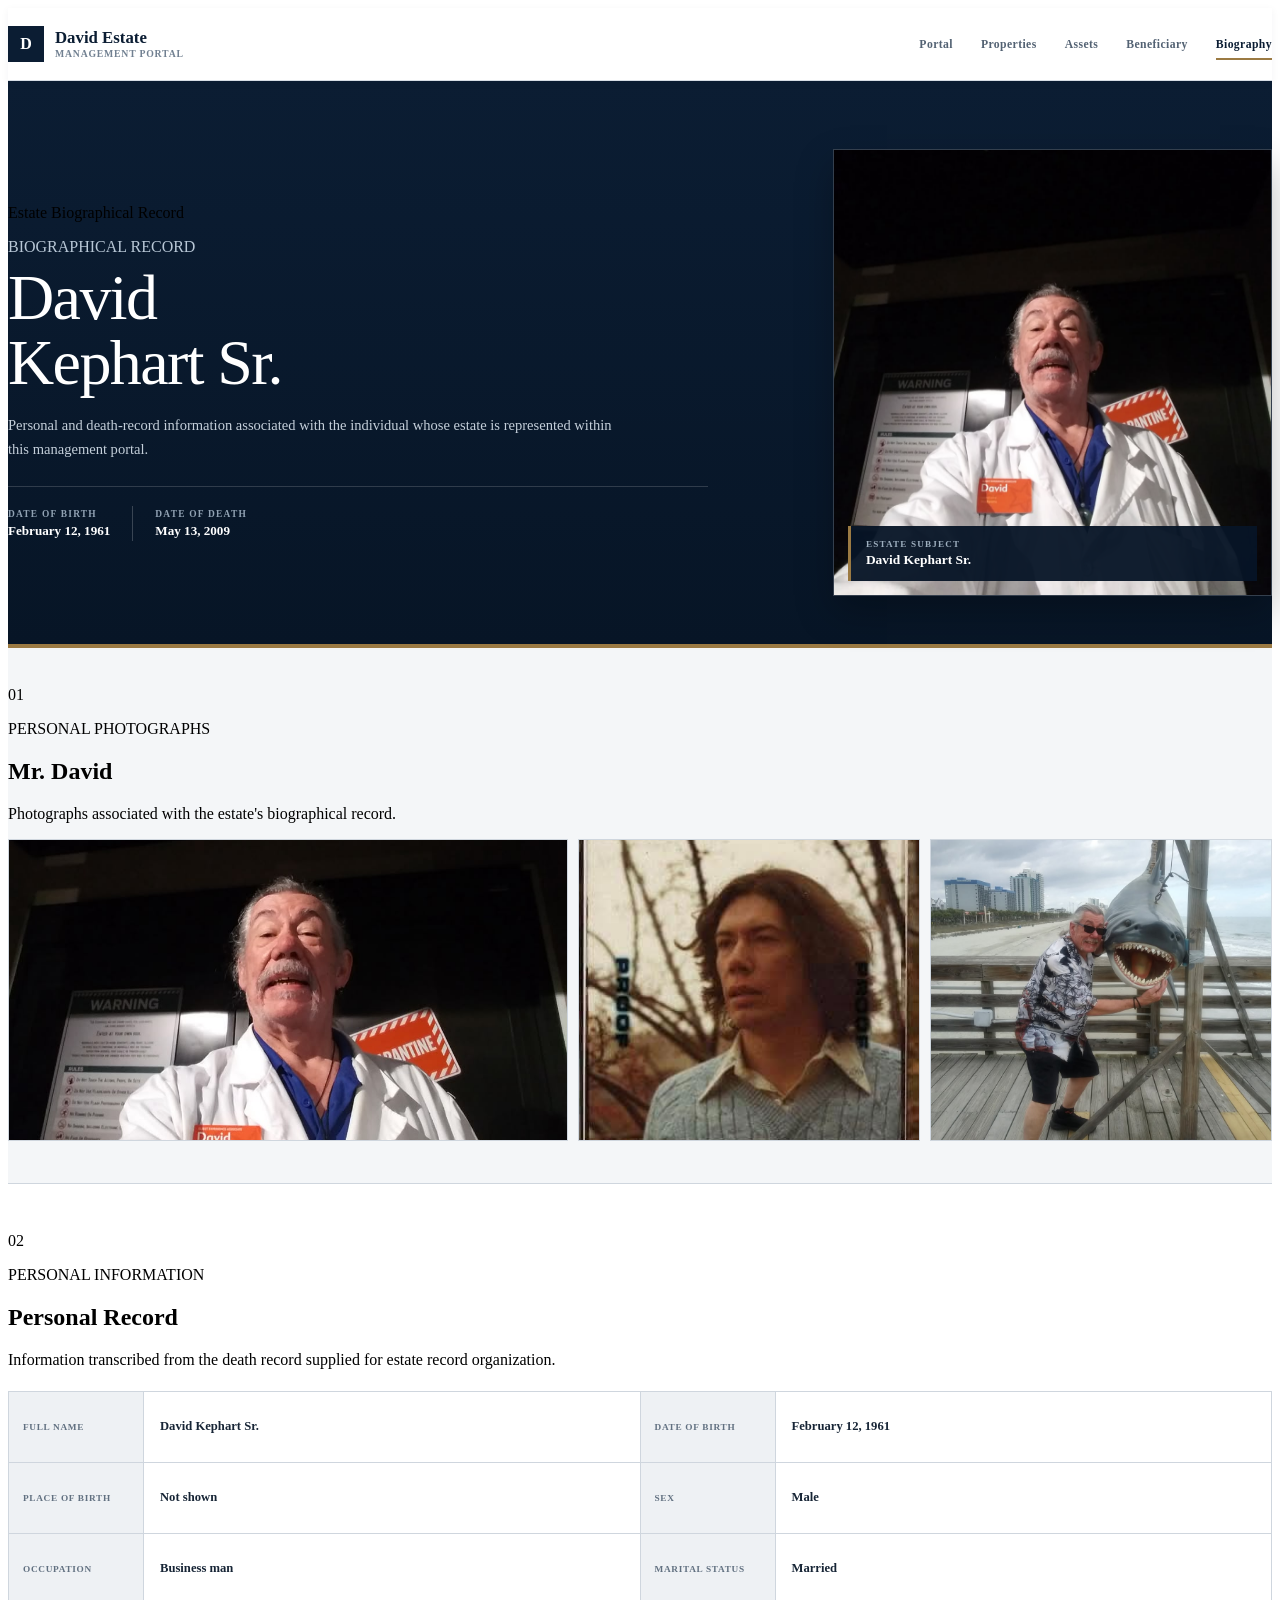
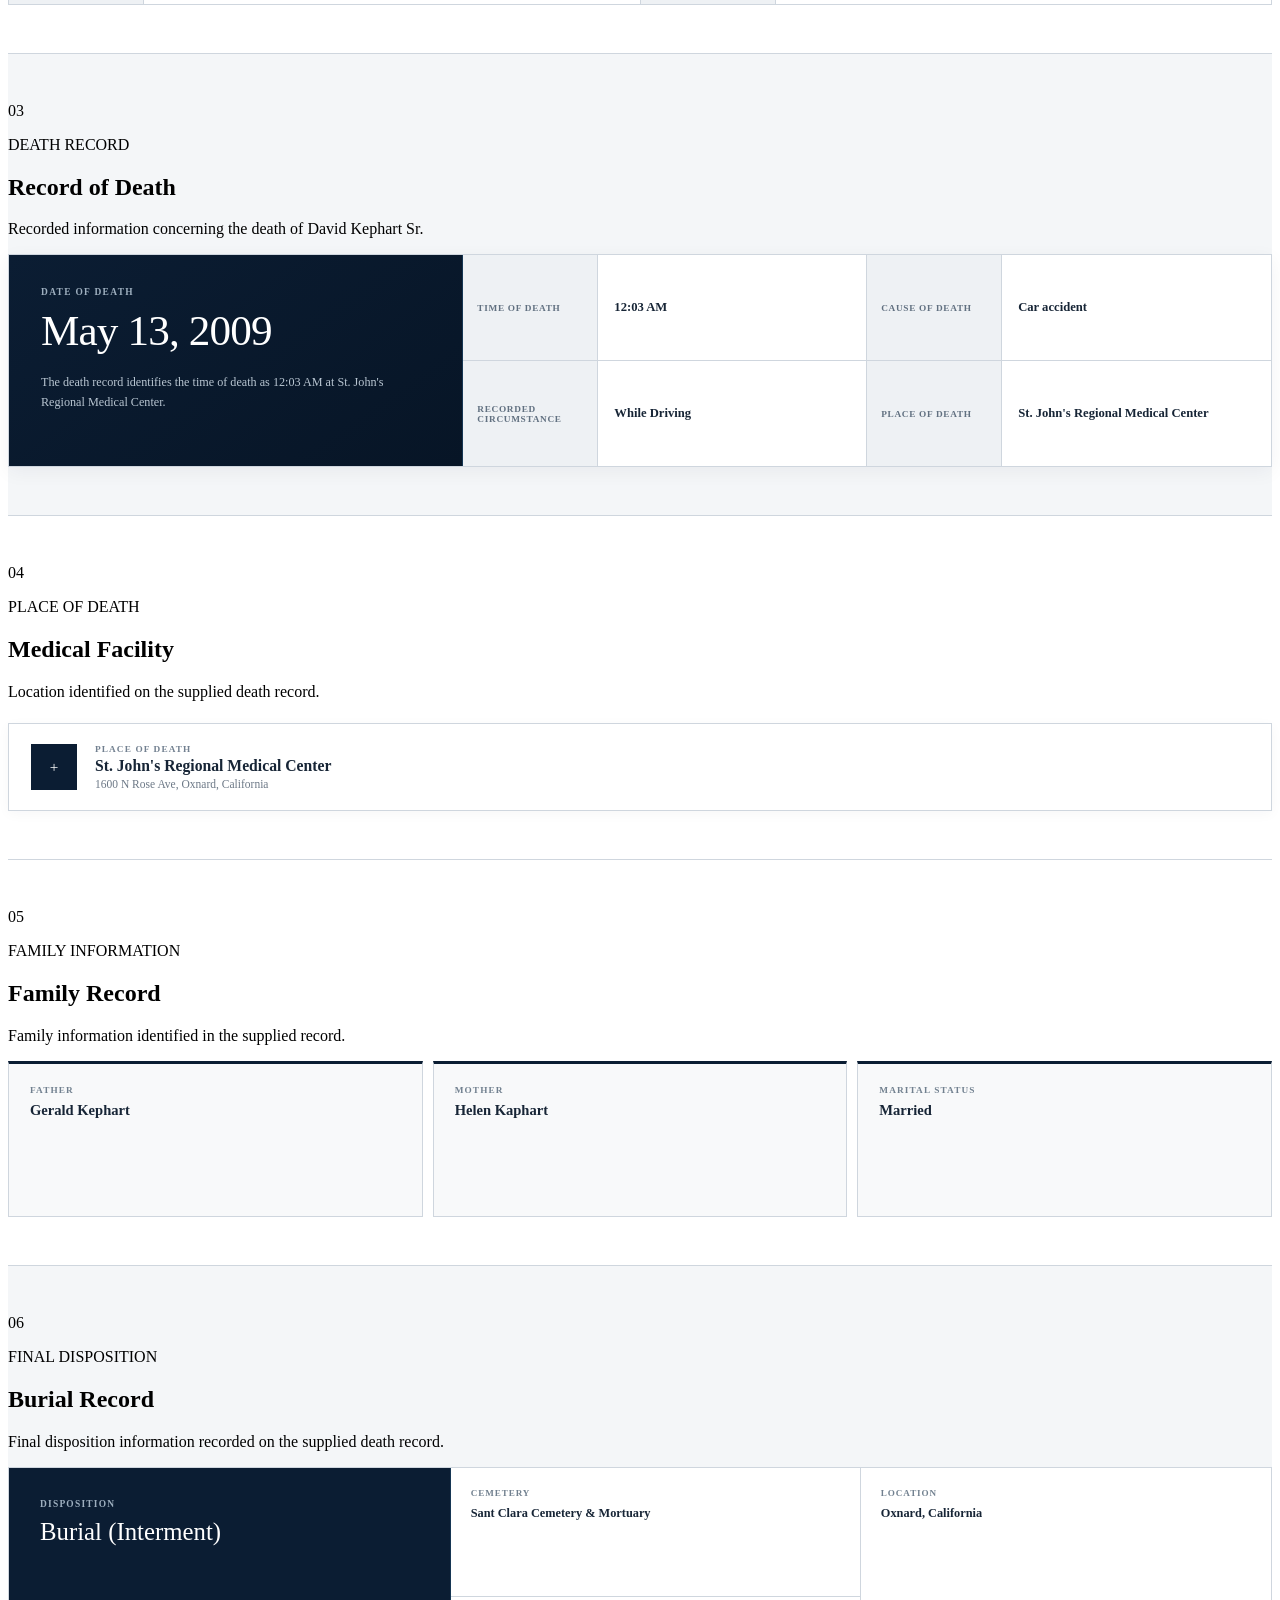
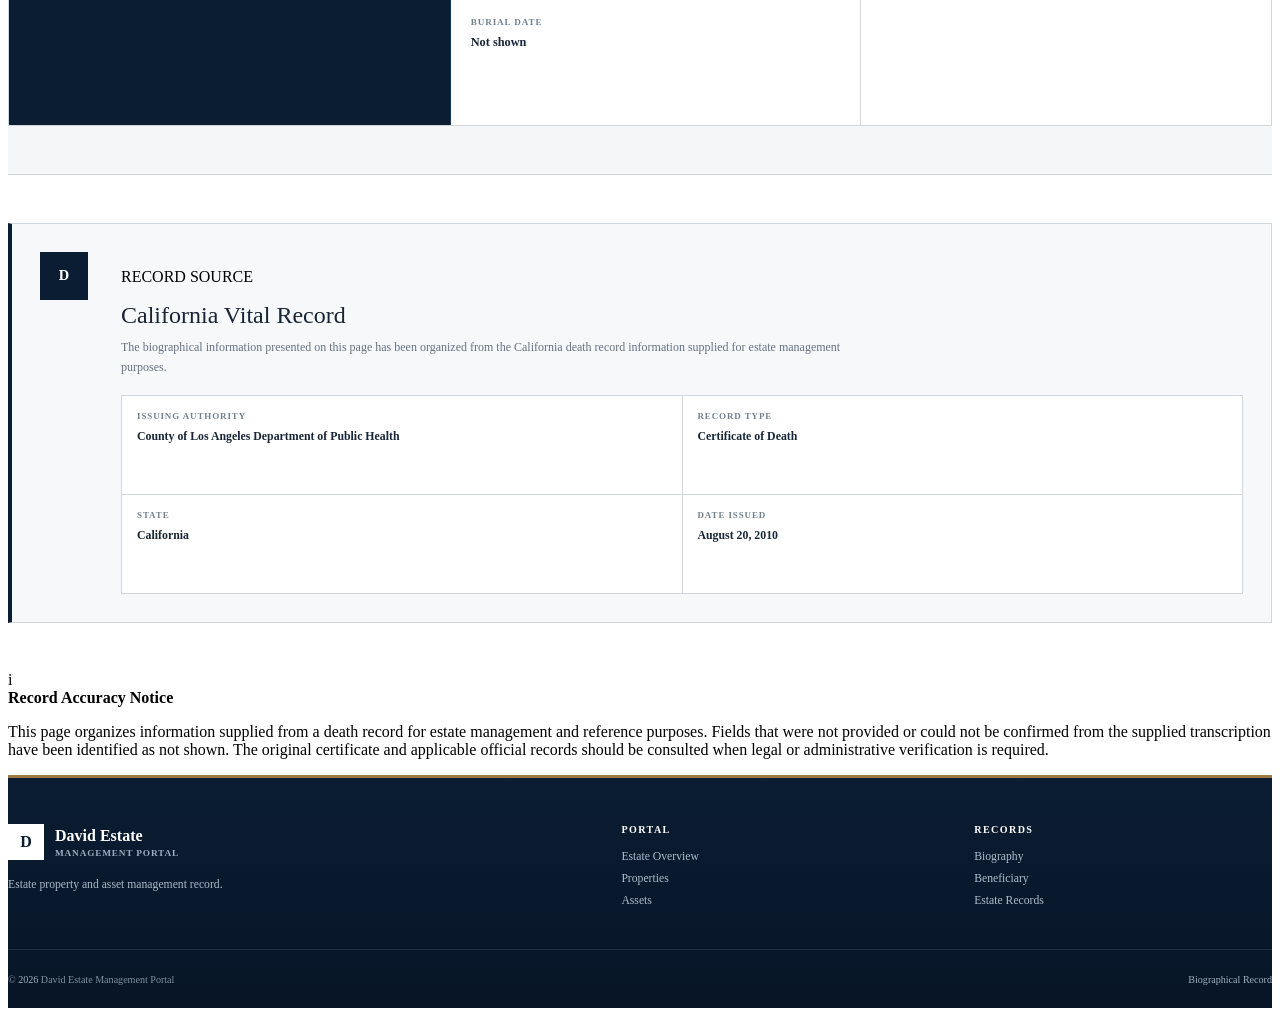
==== commit afae9852: "Add files via upload" ====
--- a/biography.html
+++ b/biography.html
@@ -263,7 +263,7 @@
 
       <div class="record-item">
         <span>Occupation</span>
-        <strong>Plumber</strong>
+        <strong>Business man</strong>
       </div>
 
       <div class="record-item">
